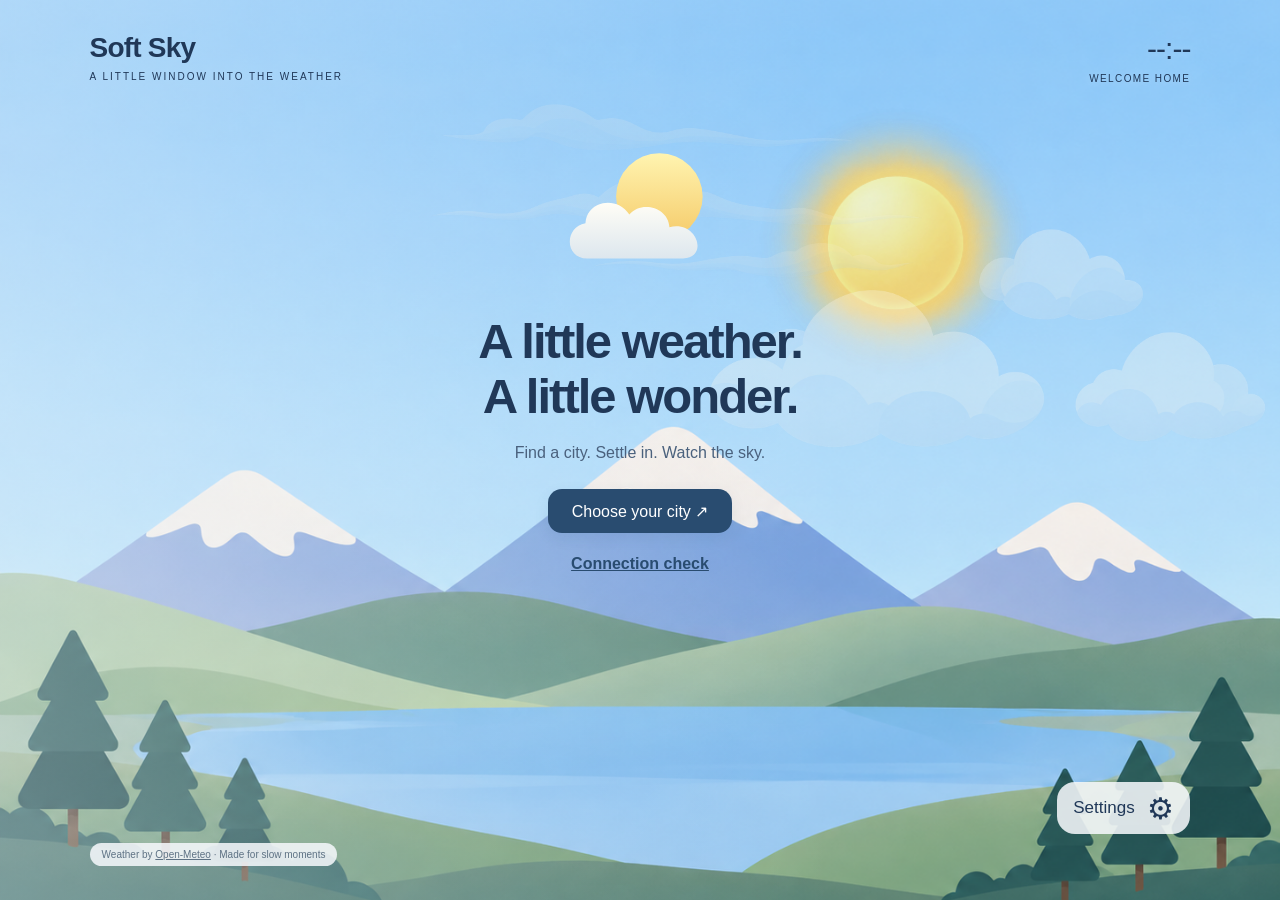
==== index.html @ 86395ecc "Add illustrated scenery, solar transitions and calculated moon phases" ====
<!doctype html>
<html lang="en">
<head>
<meta charset="utf-8">
<meta name="viewport" content="width=device-width, initial-scale=1">
<meta http-equiv="Content-Security-Policy" content="default-src 'none'; script-src 'self'; style-src 'self'; img-src 'self'; connect-src https://api.open-meteo.com https://geocoding-api.open-meteo.com; base-uri 'none'; form-action 'none'; object-src 'none'">
<meta name="referrer" content="no-referrer">
<meta name="apple-mobile-web-app-capable" content="yes">
<meta name="apple-mobile-web-app-status-bar-style" content="black-translucent">
<meta name="theme-color" content="#b4d6ef">
<title>Soft Sky · Weather</title>
<link rel="icon" href="assets/sun.svg" type="image/svg+xml">
<link rel="apple-touch-icon" href="assets/touch-icon.png">
<link rel="stylesheet" href="style.css?v=10">
<script defer src="timezones.js?v=4"></script>
<script defer src="assets/vendor/suncalc.js?v=10"></script>
<script defer src="app.js?v=10"></script>
</head>
<body>
<div id="app" class="sky">
 <div class="scenery" aria-hidden="true">
  <img id="scene-night" class="scene-plate" alt=""><img id="scene-sunset" class="scene-plate" alt=""><img id="scene-day" class="scene-plate" alt="">
  <img id="scene-stars" class="scene-stars" src="assets/layers/stars.png" alt="">
  <img id="scene-sun" class="scene-sun" src="assets/layers/sun-glow.png" alt="">
  <div id="scene-moon-wrap" class="scene-moon-wrap"><img class="moon-haze" src="assets/layers/moon-halo.png" alt=""><div id="scene-moon" class="scene-moon"></div></div>
  <div id="scene-clouds" class="scene-clouds">
   <div class="cloud-far"><img id="cloud-far-night" src="assets/layers/wisps-night.png" alt=""><img id="cloud-far-sunset" src="assets/layers/wisps-sunset.png" alt=""><img id="cloud-far-day" src="assets/layers/wisps-day.png" alt=""></div>
   <div class="cloud-front"><img id="cloud-front-night" src="assets/layers/puffs-night.png" alt=""><img id="cloud-front-sunset" src="assets/layers/puffs-sunset.png" alt=""><img id="cloud-front-day" src="assets/layers/puffs-day.png" alt=""></div>
  </div><div class="scene-veil"></div>
 </div>
 <header><button id="city-button" class="city-button" aria-label="Choose a city"><span id="city-name">Soft Sky</span><span id="city-region">A LITTLE WINDOW INTO THE WEATHER</span></button><div class="clock"><span id="clock">--:--</span><span id="date">WELCOME HOME</span></div></header>
 <main id="main"><section class="welcome"><img src="assets/partly.svg" alt="" class="welcome-art"><p class="eyebrow">YOUR DAILY DOSE OF SKY</p><h1>A little weather.<br>A little wonder.</h1><p>Find a city. Settle in. Watch the sky.</p><button id="start" class="primary">Choose your city <span aria-hidden="true">↗</span></button><a class="connection-link" href="diagnostics.html?v=7">Connection check</a></section></main>
 <div id="status" role="status" aria-live="polite"></div>
 <footer><div id="navigation" class="navigation" hidden><button id="previous" aria-label="Previous page">‹</button><div id="dots"></div><button id="next" aria-label="Next page">›</button><button id="pause" aria-label="Pause rotation">Ⅱ</button><span id="page-label">WELCOME</span></div><button id="settings-button" class="settings-button" aria-label="Open settings">Settings <span aria-hidden="true">⚙</span></button></footer>
 <div class="credit">Weather by <a href="https://open-meteo.com/" target="_blank" rel="noopener noreferrer">Open-Meteo</a> · <span id="updated">Made for slow moments</span></div>
</div>
<div id="overlay" class="overlay" hidden><section class="dialog" role="dialog" aria-modal="true" aria-labelledby="dialog-title"><div class="dialog-heading"><h2 id="dialog-title">Make it yours</h2><button id="close" aria-label="Close dialog">×</button></div><div id="dialog-content"></div></section></div>
<noscript><p class="noscript">Please enable JavaScript to load weather and choose a city.</p></noscript>
</body></html>
---- style.css ----
*{box-sizing:border-box}html,body{margin:0;min-height:100%;font-family:-apple-system,BlinkMacSystemFont,"Helvetica Neue",Arial,sans-serif;color:#203858}body{background:#ecf2f5}button,input,select{font:inherit}button,a,input,select{-webkit-tap-highlight-color:rgba(50,90,130,.15)}button{cursor:pointer;color:inherit;border:0;background:transparent;min-height:44px;min-width:44px;border-radius:14px}button:focus,input:focus,select:focus,a:focus{outline:3px solid #547cab;outline-offset:2px}button:hover{background:rgba(255,255,255,.35)}[hidden]{display:none!important}.sky{position:relative;min-height:100vh;overflow:hidden;padding:32px 44px 20px;background:linear-gradient(165deg,#a7d3f3 0%,#dfe7f3 48%,#fff0d8 88%)}.scenery{position:absolute;top:0;left:0;right:0;bottom:0;pointer-events:none;overflow:hidden}.haze{position:absolute;width:85%;height:65%;right:-20%;top:15%;border-radius:50%;background:radial-gradient(ellipse,rgba(255,247,222,.85),rgba(255,247,222,0) 70%)}.hill{position:absolute;width:150%;height:22%;border-radius:50% 50% 0 0;bottom:-13%;left:-30%;background:#bccfc7;opacity:.5;transform:rotate(5deg)}.hill-back{bottom:-8%;left:0;background:#afbed2;opacity:.35;transform:rotate(-7deg)}header,main,footer,.credit,#status{position:relative}header{display:table;width:100%;height:64px}.city-button{display:table-cell;text-align:left;padding:0 12px 4px 0;max-width:65%}#city-name{display:block;font-size:28px;font-weight:600;letter-spacing:-.8px}#city-region{display:block;font-size:10px;letter-spacing:2px;margin-top:7px;max-width:440px}.clock{display:table-cell;text-align:right;vertical-align:top;width:30%}#clock{display:block;font-size:30px;font-weight:500;letter-spacing:-1px}#date{display:block;font-size:10px;letter-spacing:1.4px;margin-top:7px}main{min-height:calc(100vh - 210px);padding:26px 0 16px}.welcome{text-align:center;padding:0 0 20px}.welcome-art{height:155px;width:220px}.eyebrow{font-size:11px;letter-spacing:2.5px;font-weight:600;margin:14px 0}h1{font-size:49px;line-height:1.12;letter-spacing:-2px;margin:14px 0}p{line-height:1.6}.welcome>p:not(.eyebrow){color:#4a617d}.primary{background:#294c70;color:#fff;padding:12px 24px;margin:8px 0;box-shadow:0 5px 15px rgba(30,60,90,.08)}.primary:hover{background:#385e85}.now{position:relative;padding:12px 0}.hero-copy{position:relative;width:55%;z-index:1}.temperature{font-size:142px;letter-spacing:-10px;font-weight:600;line-height:1.05;margin:5px 0 0}.temperature sup{font-size:.46em;vertical-align:top;line-height:1.7;letter-spacing:-4px}.condition{font-size:30px;font-weight:500;letter-spacing:-.7px;margin:4px 0 28px}.hero-art{position:absolute;right:0;top:8px;width:44%;height:265px}.metrics{width:100%;display:table;border-spacing:10px 0;margin-left:-10px;width:calc(100% + 20px)}.metric{display:table-cell;width:25%;padding:18px 12px;text-align:center;background:rgba(255,255,255,.64);border:1px solid rgba(255,255,255,.5);border-radius:19px;vertical-align:middle}.metric .label,.detail .label{display:block;font-size:12px;color:#536985;margin-bottom:7px}.metric strong{font-size:24px;font-weight:600;letter-spacing:-.5px}.unit{font-size:13px;font-weight:400}.page-heading{font-size:30px;letter-spacing:-.8px;margin:5px 0 6px}.subtitle{font-size:13px;color:#526984;margin:0 0 23px}.forecast{width:100%;border-collapse:separate;border-spacing:0 7px}.forecast td{padding:9px 16px;background:rgba(255,255,255,.62);font-size:18px}.forecast td:first-child{border-radius:12px 0 0 12px;font-weight:600}.forecast td:last-child{border-radius:0 12px 12px 0;text-align:right}.forecast img{width:36px;height:32px;vertical-align:middle;margin-right:12px}.muted{color:#60728a}.rain{color:#416b98;font-size:14px}.hour-grid{display:table;width:100%;border-spacing:8px 0}.hour{display:table-cell;width:16.66%;text-align:center;border-radius:18px;background:rgba(255,255,255,.65);padding:24px 5px}.hour img{display:block;width:72px;height:80px;max-width:100%;margin:14px auto}.hour strong{display:block;font-size:32px;margin-bottom:16px}.hour .rain{display:block;margin:10px 0}.hour .muted{font-size:12px}.hour-pages{text-align:center;margin:18px 0}.hour-pages button{font-size:12px;min-width:60px}.selected{background:rgba(255,255,255,.65);font-weight:600}.details{font-size:0;margin:0 -6px}.detail{display:inline-block;vertical-align:top;width:calc(33.333% - 12px);margin:6px;padding:19px 16px;border-radius:16px;background:rgba(255,255,255,.63);font-size:16px}.detail strong{font-size:26px;font-weight:500}.sun-panel{position:relative;text-align:center;padding:6px 20px 20px;background:rgba(255,255,255,.42);border-radius:25px;margin-bottom:20px}.sun-path{display:block;width:100%;height:190px;margin:auto}.sun-times{display:table;width:100%;text-align:left;font-size:14px}.sun-times div{display:table-cell;width:50%}.sun-times div:last-child{text-align:right}.sun-times strong{display:block;font-size:27px;margin:5px 0}footer{display:table;width:100%;margin-top:10px}.navigation{display:table-cell;vertical-align:middle}#dots{display:inline-block;vertical-align:middle}#dots button{position:relative;min-width:28px;width:28px;padding:0}#dots button:after{content:"";position:absolute;top:18px;left:9px;width:8px;height:8px;border-radius:50%;background:#8d9cab}#dots button.active:after{background:#264969;width:10px;height:10px;left:8px;top:17px}#previous,#next{font-size:27px;vertical-align:middle}#pause{font-size:16px;vertical-align:middle}#page-label{font-size:9px;letter-spacing:1.5px;margin-left:10px}.settings-button{display:table-cell;text-align:right;font-size:12px;white-space:nowrap;padding:0 8px}.settings-button span{font-size:24px;vertical-align:middle;margin-left:8px}.credit{font-size:10px;color:#5e7284;margin-top:9px;text-align:center}.credit a{color:inherit}#status{font-size:12px;min-height:18px;color:#4b5c72}#status button{min-height:30px;font-weight:600;text-decoration:underline}.overlay{position:fixed;z-index:10;top:0;bottom:0;left:0;right:0;background:rgba(19,39,62,.4);overflow:auto;-webkit-overflow-scrolling:touch;padding:25px}.dialog{max-width:620px;margin:0 auto;padding:24px 28px 28px;background:#faf9f4;border-radius:24px;box-shadow:0 15px 70px rgba(10,25,50,.18);color:#263f5b}.dialog-heading{display:table;width:100%;margin-bottom:16px}.dialog-heading h2{display:table-cell;font-size:26px;letter-spacing:-.7px}.dialog-heading button{display:table-cell;font-size:30px;float:right}.search-input{display:block;width:100%;border:1px solid #cad4dc;background:white;border-radius:12px;padding:13px;font-size:17px;margin:10px 0}.results button{display:block;width:100%;text-align:left;padding:12px;border-bottom:1px solid #dde2e5;border-radius:8px}.results button small{display:block;color:#67788b;margin-top:4px}.setting{padding:13px 0;border-bottom:1px solid #e0e4e5;display:table;width:100%;font-size:14px}.setting>label{display:table-cell;vertical-align:middle;width:55%}.setting select{width:100%;max-width:180px;padding:9px;border:1px solid #d4dce2;border-radius:9px;background:#fff;color:#294764}.setting input[type=checkbox]{width:22px;height:22px;vertical-align:middle}.section-title{font-size:12px;text-transform:uppercase;letter-spacing:1.6px;margin:26px 0 7px;color:#63758a}.order-row{display:table;width:100%;padding:4px 0;border-bottom:1px solid #e6e8e7;font-size:14px}.order-row>span{display:table-cell;vertical-align:middle}.order-row .order-actions{text-align:right;white-space:nowrap}.order-row button{min-width:36px}.order-row input{vertical-align:middle;margin-right:10px;width:18px;height:18px}.note{font-size:12px;color:#627386}.danger{color:#a14444;font-size:13px;text-decoration:underline}.night{background:linear-gradient(160deg,#14243e,#293b5a 55%,#566075);color:#f4f2ea}.night .metric,.night .hour,.night .detail,.night .forecast td,.night .sun-panel{background:rgba(30,48,77,.74);border-color:rgba(255,255,255,.07)}.night .label,.night .muted,.night .subtitle,.night .rain,.night .credit,.night #status{color:#c1cee0}.night .haze{opacity:.1}.night .hill{background:#142b3b}.night .selected{background:rgba(255,255,255,.15)}.night #dots button.active:after{background:#fff0b4}.night .welcome>p:not(.eyebrow){color:#d7dfeb}.palette-rose:not(.night){background:linear-gradient(155deg,#d4c7ea,#f2e0e4 55%,#fff0d8)}.palette-sage:not(.night){background:linear-gradient(155deg,#badbd9,#e3e9db 55%,#fff0d8)}.rainy:not(.night){background:linear-gradient(155deg,#abc2d8,#d0dbe4 55%,#ece9e0)}@keyframes float{50%{transform:translateY(-8px)}}.large .metric strong{font-size:29px}.large .label,.large .subtitle{font-size:15px}.large .forecast td{font-size:21px}.large .detail strong{font-size:30px}.noscript{position:fixed;top:0;padding:20px;background:white;color:#111}.empty{text-align:center;padding:70px 20px}.empty img{width:150px}.empty h2{font-size:30px}
@media(min-width:1200px){.sky{padding-left:7%;padding-right:7%}main{max-width:1100px;margin:auto;padding-top:45px}.temperature{font-size:170px}.hero-art{height:310px}.now{padding-bottom:25px}.metrics{margin-top:15px}.hour{padding-top:40px;padding-bottom:40px}}
@media(orientation:portrait){.sky{padding:30px 35px 18px}main{padding-top:24px}.now{text-align:center}.hero-copy{width:100%;padding-top:215px}.hero-art{top:0;left:20%;right:auto;width:60%;height:215px}.temperature{font-size:135px}.condition{margin-bottom:28px}.metrics{display:block;font-size:0;width:100%;margin:0}.metric{display:inline-block;width:calc(50% - 10px);margin:5px;padding:18px 10px}.hour-grid{display:block;font-size:0}.hour{display:inline-block;width:calc(33.333% - 12px);margin:6px;font-size:15px;padding:24px 8px}.hour img{height:66px;margin:8px auto}.hour strong{margin-bottom:8px}.forecast td{padding-top:19px;padding-bottom:19px}.detail{width:calc(50% - 12px);padding:25px 18px}.sun-path{height:270px}.sun-panel{margin-top:50px;margin-bottom:30px}.welcome{padding-top:70px}.welcome-art{height:220px;width:270px}}
@media(max-width:600px){.sky{padding:20px 18px 16px}#city-name{font-size:24px}#city-region{font-size:9px;letter-spacing:1px}#clock{font-size:26px}#date{font-size:8px;letter-spacing:.5px}h1{font-size:37px}.welcome{padding-top:20px}.hero-copy{padding-top:170px}.hero-art{height:170px}.temperature{font-size:110px}.condition{font-size:26px}.metric strong{font-size:23px}.metric{padding:13px 8px}.forecast td{font-size:15px;padding:13px 8px}.forecast img{margin-right:4px;width:27px}.forecast .condition-name{display:none}.hour{padding:15px 5px}.hour strong{font-size:28px}.hour img{width:55px;height:55px}.detail{padding:17px 12px}.detail strong{font-size:24px}#page-label{display:none}.settings-button{font-size:0}.overlay{padding:12px}.dialog{padding:18px}.sun-panel{margin-top:20px}.sun-path{height:180px}.page-heading{font-size:27px}.large .forecast td{font-size:17px}}
@media(orientation:landscape) and (max-height:700px){.sky{padding-top:20px}main{padding-top:10px;min-height:calc(100vh - 185px)}.temperature{font-size:120px}.hero-art{height:215px}.condition{margin-bottom:20px}.metric{padding:14px 10px}.forecast{border-spacing:0 4px}.forecast td{padding-top:6px;padding-bottom:6px}.detail{padding:12px}.sun-path{height:145px}.welcome-art{height:120px}.welcome h1{font-size:40px}}
.scenery:after{content:"";position:absolute;bottom:0;left:0;right:0;height:32%;background:url('assets/landscape.svg') center bottom/100% 100% no-repeat;opacity:.7}.night .scenery:after{opacity:.16}.night .hill-back{background:#1b2b46}.night .settings-button{color:#f4f2ea}
main{min-height:calc(100vh - 235px)}
@media(orientation:landscape) and (max-height:700px){main{min-height:calc(100vh - 210px)}}

/* Opacity and transforms only: compatible with old WebKit and inexpensive. */
#main{opacity:1;-webkit-transition:opacity .22s ease;transition:opacity .22s ease;-webkit-backface-visibility:hidden;backface-visibility:hidden}
#main.page-leaving{opacity:0}
#main.page-arriving{opacity:1}
@-webkit-keyframes page-appear{from{opacity:0}to{opacity:1}}
@keyframes page-appear{from{opacity:0}to{opacity:1}}
.sky-scene{overflow:hidden;pointer-events:none}
.hero-orbit{position:absolute;top:0;left:0;width:100%;height:100%}
.hero-moon{position:absolute;width:72%;height:80%;left:12%;top:0}
.hero-cloud{position:absolute;width:90%;height:85%;left:7%;top:20%}
.hero-cloud-back{width:60%;height:50%;left:-4%;top:2%;opacity:.6}
.animate .hero-cloud-front{-webkit-animation:cloud-drift 28s ease-in-out infinite alternate;animation:cloud-drift 28s ease-in-out infinite alternate}
.animate .hero-cloud-back{-webkit-animation:cloud-drift-back 39s ease-in-out infinite alternate;animation:cloud-drift-back 39s ease-in-out infinite alternate}
@-webkit-keyframes cloud-drift{from{-webkit-transform:translateX(-10px)}to{-webkit-transform:translateX(14px)}}
@keyframes cloud-drift{from{transform:translateX(-10px)}to{transform:translateX(14px)}}
@-webkit-keyframes cloud-drift-back{from{-webkit-transform:translateX(12px)}to{-webkit-transform:translateX(-12px)}}
@keyframes cloud-drift-back{from{transform:translateX(12px)}to{transform:translateX(-12px)}}
.connection-link{display:block;padding:14px 0;color:#294c70;font-weight:600}
@media(prefers-reduced-motion:reduce){#main{transition:none}#main.page-arriving,.animate .hero-cloud{-webkit-animation:none;animation:none}}
.diagnostic-row{display:block}.diagnostic-row p{font-size:13px;margin:8px 0;word-wrap:break-word}

.diagnostic-row .diagnostic-pass,.diagnostic-row .diagnostic-fail{padding:10px 12px;border-radius:8px;font-weight:600;border-left:4px solid}
.diagnostic-row .diagnostic-pass{color:#17613b;background:#e7f4eb;border-color:#21834e}
.diagnostic-row .diagnostic-fail{color:#a02832;background:#fbe9e9;border-color:#bd3542}

/* A bounded scroll container works in older iPad Safari as well as landscape. */
.overlay{height:100%;overflow-y:scroll;-webkit-overflow-scrolling:touch}
.overlay .dialog{max-height:calc(100vh - 50px);overflow-y:auto;-webkit-overflow-scrolling:touch;padding-bottom:44px}
/* Large mode reorganizes information, leaving room for readable labels. */
.large #city-name{font-size:36px}.large #city-region{font-size:13px;letter-spacing:1px}
.large #clock{font-size:42px}.large #date{font-size:13px;letter-spacing:.5px}
.large .page-heading{font-size:36px}.large .subtitle{font-size:18px;margin-bottom:16px}
.large .temperature{font-size:164px}.large .condition{font-size:36px}.large .eyebrow{font-size:14px}
.large .metric strong{font-size:34px}.large .metric .label,.large .detail .label{font-size:18px;line-height:1.25}
.large .hour-grid{display:block;font-size:0;margin:0 -5px;width:auto}
.large .hour{display:inline-block;vertical-align:top;width:calc(33.333% - 10px);margin:5px;padding:12px 8px;font-size:24px}
.large .hour img{display:inline-block;width:48px;height:44px;margin:6px 10px 0 0;vertical-align:middle}
.large .hour strong{display:inline-block;font-size:36px;margin:0;vertical-align:middle}
.large .hour>span:first-child{display:block;font-weight:600}
.large .hour .rain{font-size:18px;margin:6px 0}.large .hour .muted{font-size:17px}
.large .hour-pages{margin:8px 0}.large .hour-pages button{font-size:18px;min-width:80px}
.large main{padding-top:20px;padding-bottom:10px}
.large .forecast td{font-size:26px;padding:7px 12px}.large .forecast .rain{font-size:23px}
.large .forecast .condition-name{font-size:18px}.large .forecast img{width:40px;height:36px}
.large .detail{padding:16px;min-height:105px}.large .detail strong{font-size:34px;display:block;margin-top:8px}
.large .sun-times{font-size:22px}.large .sun-times strong{font-size:36px}
.large .settings-button{font-size:18px}.large #page-label{font-size:12px;letter-spacing:.5px}
@media(orientation:portrait){
 .large .hero-copy{width:60%}.large .hero-art{width:40%}
 .large .metrics{display:block;font-size:0;width:auto;margin:0 -5px}
 .large .metric{display:inline-block;width:calc(50% - 10px);margin:5px;min-height:105px;font-size:18px}
 .large .detail{width:calc(50% - 12px)}
 .large .forecast .condition-name{display:none}
}
@media(max-height:700px) and (orientation:landscape){
 .large .temperature{font-size:130px}.large .condition{margin-bottom:12px}
 .large .hour{padding:7px}.large .detail{padding:10px;min-height:90px}
 .large .forecast td{padding:5px 10px}.large .page-heading{font-size:32px}
}
@media(max-width:600px){
 .overlay .dialog{max-height:calc(100vh - 24px)}
 .large #city-name{font-size:28px}.large #clock{font-size:32px}
 .large .hour{width:calc(50% - 10px)}.large .forecast td{font-size:20px;padding:8px 5px}
 .large .metric strong,.large .detail strong{font-size:28px}.large .settings-button{font-size:16px}
}

/* Illustrated scenery remains mounted when forecast pages change. */
.scenery:after{display:none}.scene-plate{position:absolute;left:0;top:0;width:100%;height:100%;object-fit:cover;pointer-events:none}
.scene-plate,#scene-stars,.scene-sun,.scene-moon-wrap,.cloud-far img,.cloud-front img{-webkit-transition:opacity 10s linear;transition:opacity 10s linear}
.scene-stars{position:absolute;top:0;left:0;width:100%;height:80%;object-fit:cover;opacity:0}
.scene-sun{position:absolute;width:310px;height:310px;margin:-155px;left:70%;top:27%;opacity:0}
.scene-moon-wrap{position:absolute;width:270px;height:270px;right:10%;top:13%;opacity:0}
.moon-haze{position:absolute;left:-25%;top:-25%;width:150%;height:150%}.scene-moon{position:absolute;top:0;left:0;width:100%;height:100%}.scene-moon svg{width:100%;height:100%}
.scene-clouds{position:absolute;left:0;top:0;right:0;height:65%;-webkit-transition:opacity 10s linear;transition:opacity 10s linear}
.cloud-far,.cloud-front{position:absolute}.cloud-far{left:20%;top:9%;width:65%;height:45%;opacity:.48}.cloud-front{right:3%;top:28%;width:40%;height:55%}
.cloud-far img,.cloud-front img{position:absolute;left:0;top:0;width:100%;height:100%;object-fit:contain}
.animate .cloud-front{-webkit-animation:scene-drift 95s ease-in-out infinite alternate;animation:scene-drift 95s ease-in-out infinite alternate}
@-webkit-keyframes scene-drift{from{-webkit-transform:translateX(-25px)}to{-webkit-transform:translateX(35px)}}
@keyframes scene-drift{from{transform:translateX(-25px)}to{transform:translateX(35px)}}
.scene-veil{position:absolute;left:0;top:0;right:0;bottom:0;background:linear-gradient(90deg,rgba(235,244,249,.35),rgba(235,244,249,0) 65%)}
.night .scene-veil{background:linear-gradient(90deg,rgba(10,22,45,.28),rgba(10,22,45,0) 65%)}
.sky header,.sky footer{text-shadow:0 1px 10px rgba(255,255,255,.35)}.sky.night header,.sky.night footer{text-shadow:0 1px 10px rgba(5,15,30,.5)}
.hero-copy{padding-bottom:12px}.temperature{font-weight:500;font-size:152px}.eyebrow{display:none}.condition{margin-top:10px}
.condition-scene{overflow:visible}.condition-weather{width:75%;height:80%;position:absolute;right:0;top:10%}
.metric,.hour,.detail,.forecast td{background:rgba(247,250,253,.88)}.night .metric,.night .hour,.night .detail,.night .forecast td{background:rgba(20,37,64,.9)}
.subtitle{display:none}.page-heading{margin-bottom:20px}
.settings-button{font-size:17px;padding:4px 16px;background:rgba(247,250,253,.86);border-radius:18px;min-height:52px}.settings-button span{font-size:30px}.night .settings-button{background:rgba(20,37,64,.9)}
#previous,#next,#pause{min-width:48px;min-height:48px}#dots button{min-width:44px;width:44px;min-height:48px}#dots button:after{left:18px;top:20px}#dots button.active:after{left:17px;top:19px}
.navigation{white-space:nowrap}#page-label{display:none}.credit{display:inline-block;padding:6px 12px;border-radius:12px;background:rgba(247,250,253,.85)}.night .credit{background:rgba(20,37,64,.9)}
#status:not(:empty){border-radius:10px}#status{font-size:14px}.moon-metric strong{font-size:22px}.moon-lit{display:block;font-size:15px;margin-top:6px}
.dialog-heading button,.order-row button{min-width:48px;min-height:48px}.setting{font-size:17px}.setting select{min-height:48px}.section-title{font-size:14px}.note{font-size:14px}
.large .moon-metric strong{font-size:26px}.large .moon-lit{font-size:18px}
@media(orientation:portrait){
 .scene-plate{width:134%;max-width:none;left:-17%}.scene-moon-wrap{right:12%;top:17%;width:240px;height:240px}.scene-sun{width:280px;height:280px;margin:-140px}.cloud-front{top:32%;width:55%}
 .now{text-align:left;padding-top:245px}.hero-copy,.large .hero-copy{width:100%;padding-top:0}.hero-art,.large .hero-art{top:0;left:auto;right:0;width:50%;height:210px}
 .temperature{font-size:146px}.large .temperature{font-size:164px}.metrics{text-align:center}.large .now{padding-top:220px}
 .large .condition{margin-bottom:20px}
}
@media(orientation:landscape) and (max-height:800px){.large .temperature{font-size:150px}.large .metric strong{font-size:30px}.large .moon-metric strong{font-size:23px}.large .detail{min-height:95px}.large .sun-path{height:165px}}
@media(max-width:600px){.sky{padding-left:18px;padding-right:18px}.settings-button,.large .settings-button{font-size:0;padding:4px 10px}.settings-button span{margin:0}#dots button{min-width:36px;width:36px}#dots button:after{left:14px}#dots button.active:after{left:13px}#previous,#next,#pause{min-width:40px}.scene-moon-wrap{width:200px;height:200px;right:5%}.now,.large .now{padding-top:180px}.large .temperature{font-size:134px}.large .condition{font-size:30px}.scene-sun{width:240px;height:240px;margin:-120px}}
@media(prefers-reduced-motion:reduce){.animate .cloud-front{-webkit-animation:none;animation:none}}

main{min-height:calc(100vh - 242px)}
.cloud-front{width:46%;right:0;top:25%;height:65%}
@media(orientation:portrait){.cloud-front{width:65%;top:28%;right:-5%}}

footer{display:block}footer:after{content:"";display:table;clear:both}
.navigation{display:inline-block;background:rgba(247,250,253,.88);border-radius:18px;padding:2px 8px;vertical-align:top}
.night .navigation{background:rgba(20,37,64,.9)}.settings-button{display:block;float:right}
.cloud-far img,.cloud-front img{opacity:0}
.sun-panel{background:rgba(247,250,253,.84)}.night .sun-panel{background:rgba(20,37,64,.88)}
@media(max-width:600px){.navigation{padding:2px 0}}
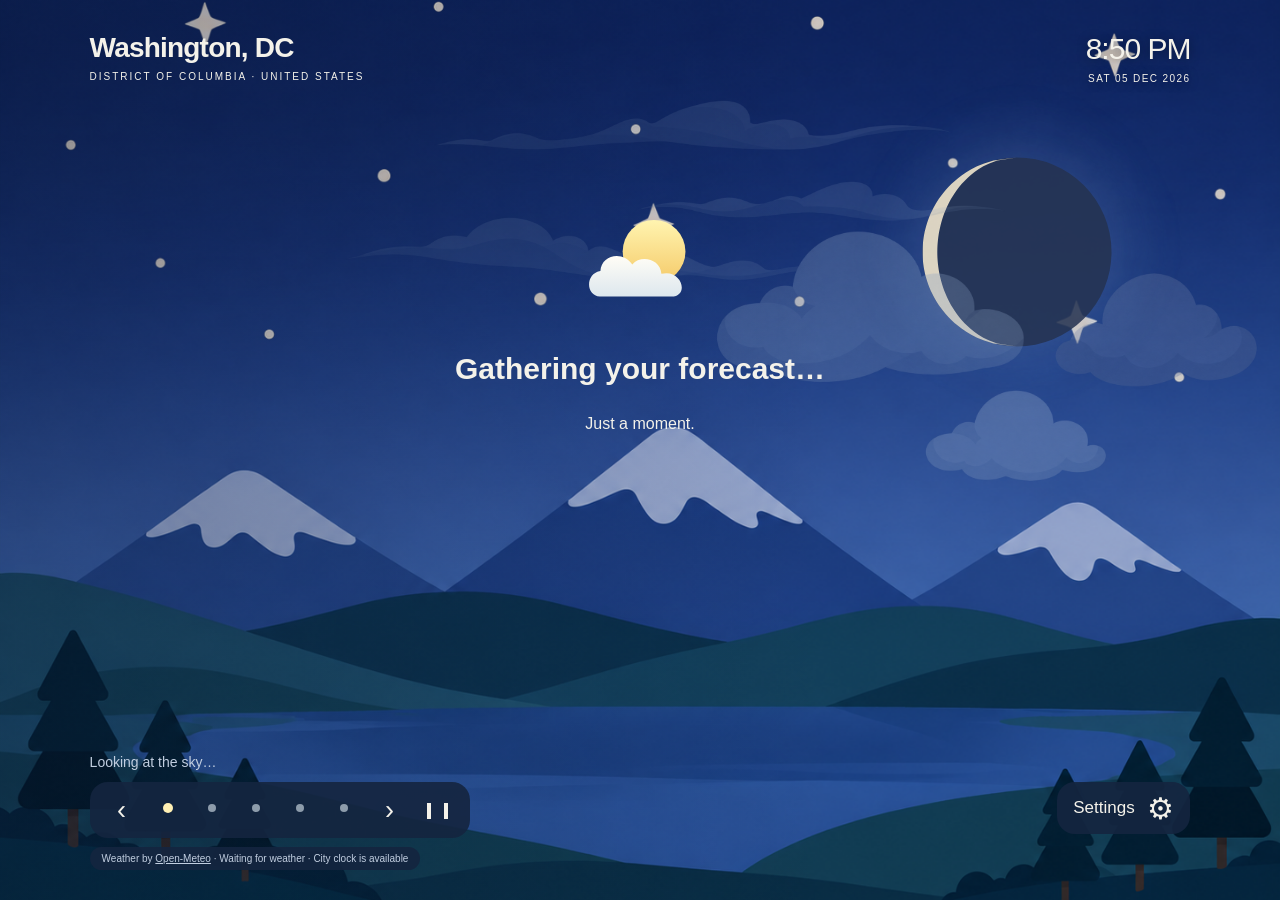
==== commit 03095446: "Start with Washington DC and remove welcome illustration" ====
--- a/index.html
+++ b/index.html
@@ -11,10 +11,10 @@
 <title>Soft Sky · Weather</title>
 <link rel="icon" href="assets/sun.svg" type="image/svg+xml">
 <link rel="apple-touch-icon" href="assets/touch-icon.png">
-<link rel="stylesheet" href="style.css?v=10">
+<link rel="stylesheet" href="style.css?v=21">
 <script defer src="timezones.js?v=4"></script>
-<script defer src="assets/vendor/suncalc.js?v=10"></script>
-<script defer src="app.js?v=10"></script>
+<script defer src="assets/vendor/suncalc.js?v=21"></script>
+<script defer src="app.js?v=21"></script>
 </head>
 <body>
 <div id="app" class="sky">
@@ -29,9 +29,9 @@
   </div><div class="scene-veil"></div>
  </div>
  <header><button id="city-button" class="city-button" aria-label="Choose a city"><span id="city-name">Soft Sky</span><span id="city-region">A LITTLE WINDOW INTO THE WEATHER</span></button><div class="clock"><span id="clock">--:--</span><span id="date">WELCOME HOME</span></div></header>
- <main id="main"><section class="welcome"><img src="assets/partly.svg" alt="" class="welcome-art"><p class="eyebrow">YOUR DAILY DOSE OF SKY</p><h1>A little weather.<br>A little wonder.</h1><p>Find a city. Settle in. Watch the sky.</p><button id="start" class="primary">Choose your city <span aria-hidden="true">↗</span></button><a class="connection-link" href="diagnostics.html?v=7">Connection check</a></section></main>
+ <main id="main"><section class="welcome"><p class="eyebrow">YOUR DAILY DOSE OF SKY</p><h1>A little weather.<br>A little wonder.</h1><p>Find a city. Settle in. Watch the sky.</p><button id="start" class="primary">Choose your city <span aria-hidden="true">↗</span></button><a class="connection-link" href="diagnostics.html?v=8">Connection check</a></section></main>
  <div id="status" role="status" aria-live="polite"></div>
- <footer><div id="navigation" class="navigation" hidden><button id="previous" aria-label="Previous page">‹</button><div id="dots"></div><button id="next" aria-label="Next page">›</button><button id="pause" aria-label="Pause rotation">Ⅱ</button><span id="page-label">WELCOME</span></div><button id="settings-button" class="settings-button" aria-label="Open settings">Settings <span aria-hidden="true">⚙</span></button></footer>
+ <footer><div id="navigation" class="navigation" hidden><button id="previous" aria-label="Previous page">‹</button><div id="dots"></div><button id="next" aria-label="Next page">›</button><button id="pause" class="rotation-pause" aria-label="Pause rotation"></button><span id="page-label">WELCOME</span></div><button id="settings-button" class="settings-button" aria-label="Open settings">Settings <span aria-hidden="true">⚙</span></button></footer>
  <div class="credit">Weather by <a href="https://open-meteo.com/" target="_blank" rel="noopener noreferrer">Open-Meteo</a> · <span id="updated">Made for slow moments</span></div>
 </div>
 <div id="overlay" class="overlay" hidden><section class="dialog" role="dialog" aria-modal="true" aria-labelledby="dialog-title"><div class="dialog-heading"><h2 id="dialog-title">Make it yours</h2><button id="close" aria-label="Close dialog">×</button></div><div id="dialog-content"></div></section></div>
--- a/style.css
+++ b/style.css
@@ -119,3 +119,46 @@
 .cloud-far img,.cloud-front img{opacity:0}
 .sun-panel{background:rgba(247,250,253,.84)}.night .sun-panel{background:rgba(20,37,64,.88)}
 @media(max-width:600px){.navigation{padding:2px 0}}
+
+/* Mutually exclusive celestial layers, including throughout twilight. */
+.scene-sun,.scene-moon-wrap{-webkit-transition:none;transition:none}
+/* Continuous, visible drift without a settings toggle. */
+.animate .cloud-front{-webkit-animation:scene-drift 42s linear infinite alternate;animation:scene-drift 42s linear infinite alternate}
+@-webkit-keyframes scene-drift{from{-webkit-transform:translateX(-65px)}to{-webkit-transform:translateX(65px)}}
+@keyframes scene-drift{from{transform:translateX(-65px)}to{transform:translateX(65px)}}
+#main{-webkit-transition:opacity .8s ease-in-out;transition:opacity .8s ease-in-out}
+#main.page-preparing{opacity:0;-webkit-transition:none;transition:none}
+#main.page-arriving{opacity:1}
+main.page-outgoing{position:absolute!important;margin:0;opacity:1;pointer-events:none;z-index:2;-webkit-transition:opacity .8s ease-in-out;transition:opacity .8s ease-in-out;-webkit-backface-visibility:hidden;backface-visibility:hidden}
+@media(prefers-reduced-motion:reduce){#main,main.page-outgoing{-webkit-transition:none;transition:none}.animate .cloud-front{-webkit-animation:none;animation:none}}
+
+.overlay,.dialog{overflow-anchor:none}
+
+.moon-summary{display:table;width:100%;margin:0 0 20px;background:rgba(247,250,253,.88);border-radius:24px;padding:12px 22px}
+.night .moon-summary{background:rgba(20,37,64,.9)}.moon-portrait{position:relative;display:table-cell;width:35%;height:235px;vertical-align:middle}.moon-portrait svg{position:relative;display:block;width:100%;height:220px}.moon-page-haze{position:absolute;left:0;top:0;width:100%;height:100%;object-fit:contain;opacity:.65}
+.moon-copy{display:table-cell;vertical-align:middle;padding:12px 18px}.moon-phase-title{font-size:34px;letter-spacing:-.8px;margin:0 0 10px}.moon-illumination{font-size:25px}.moon-sign{font-size:27px;font-weight:600;margin-top:20px}.moon-system{display:block;font-size:13px;margin-top:6px;line-height:1.5}
+.moon-facts{display:table;width:100%;border-spacing:8px 0}.moon-facts .metric{width:25%;padding:16px 8px}.moon-facts .metric strong{font-size:25px}.moon-fact-extra{display:block;font-size:17px;margin-top:6px}.moon-note{font-size:13px;margin:10px 8px}.large .moon-phase-title{font-size:38px}.large .moon-illumination{font-size:28px}.large .moon-sign{font-size:31px}.large .moon-system{font-size:15px}
+@media(orientation:portrait){.moon-summary{display:block;text-align:center;padding:14px 20px}.moon-portrait{display:block;width:240px;height:225px;margin:auto}.moon-copy{display:block;padding:0 0 12px}.moon-sign{margin-top:12px}.moon-facts{display:block;font-size:0}.moon-facts .metric,.large .moon-facts .metric{width:calc(50% - 10px);margin:5px;min-height:115px;vertical-align:top}.moon-phase-title{font-size:32px}}
+@media(max-width:600px){#dots button{width:30px;min-width:30px}#dots button:after{left:11px}#dots button.active:after{left:10px}.moon-copy{padding:0}.moon-phase-title,.large .moon-phase-title{font-size:28px}.moon-sign,.large .moon-sign{font-size:25px}.moon-facts .metric strong{font-size:21px}}
+@media(orientation:landscape){.moon-portrait{height:220px}.moon-portrait svg{height:205px}}
+@media(orientation:portrait){.moon-portrait{height:165px;width:200px}.moon-portrait svg{height:165px}}
+
+/* Simple geometric controls avoid platform-specific emoji rendering. */
+#pause:before{content:"";display:inline-block;vertical-align:middle;height:16px;width:13px;border-left:4px solid currentColor;border-right:4px solid currentColor}
+#pause.rotation-play:before{height:0;width:0;border-top:9px solid transparent;border-bottom:9px solid transparent;border-left:14px solid currentColor;border-right:0;margin-left:3px}
+.diagnostic-page{padding:24px 16px;background:linear-gradient(155deg,#daeaf4,#f4eee3);min-height:100vh}
+.diagnostic-card{max-width:720px;min-height:0;padding:26px;overflow:visible}
+.diagnostic-card h1{margin-top:18px}.diagnostic-card h2{font-size:21px;letter-spacing:-.3px;margin:0 0 12px}.diagnostic-card h3{font-size:16px;margin:0 0 8px}
+.check-step{padding:24px 0;border-top:1px solid #dbe1e4;margin-top:20px}.check-step p{font-size:15px}
+.direct-links .connection-link{display:block;margin:8px 0;padding:14px 16px;background:#e6eef3;border-radius:12px;min-height:48px}
+.certificate-note{padding:18px;background:#f1e8d8;border-radius:14px;margin-top:20px}.certificate-note p{margin-bottom:0;font-size:14px}
+.back-link{display:inline-block;min-height:44px;padding:10px 0;color:inherit}.diagnostic-card .diagnostic-row{display:block}.diagnostic-row p{overflow-wrap:break-word;word-wrap:break-word}
+
+/* Page headings remain secondary to the city and clock. */
+.sky .page-heading{font-size:22px;font-weight:500;letter-spacing:-.3px;margin-bottom:18px}
+.sky.large .page-heading{font-size:26px}
+.sun-metrics .metric{width:50%}
+.moon-facts .metric strong,.large .moon-facts .metric strong{font-size:23px}
+.moon-facts .moon-fact-extra{font-size:14px;line-height:1.4}
+.scene-sun,.scene-moon-wrap{-webkit-transition:opacity .6s ease-in-out;transition:opacity .6s ease-in-out}
+@media(max-width:600px){.sky .page-heading{font-size:20px}.sky.large .page-heading{font-size:23px}}
